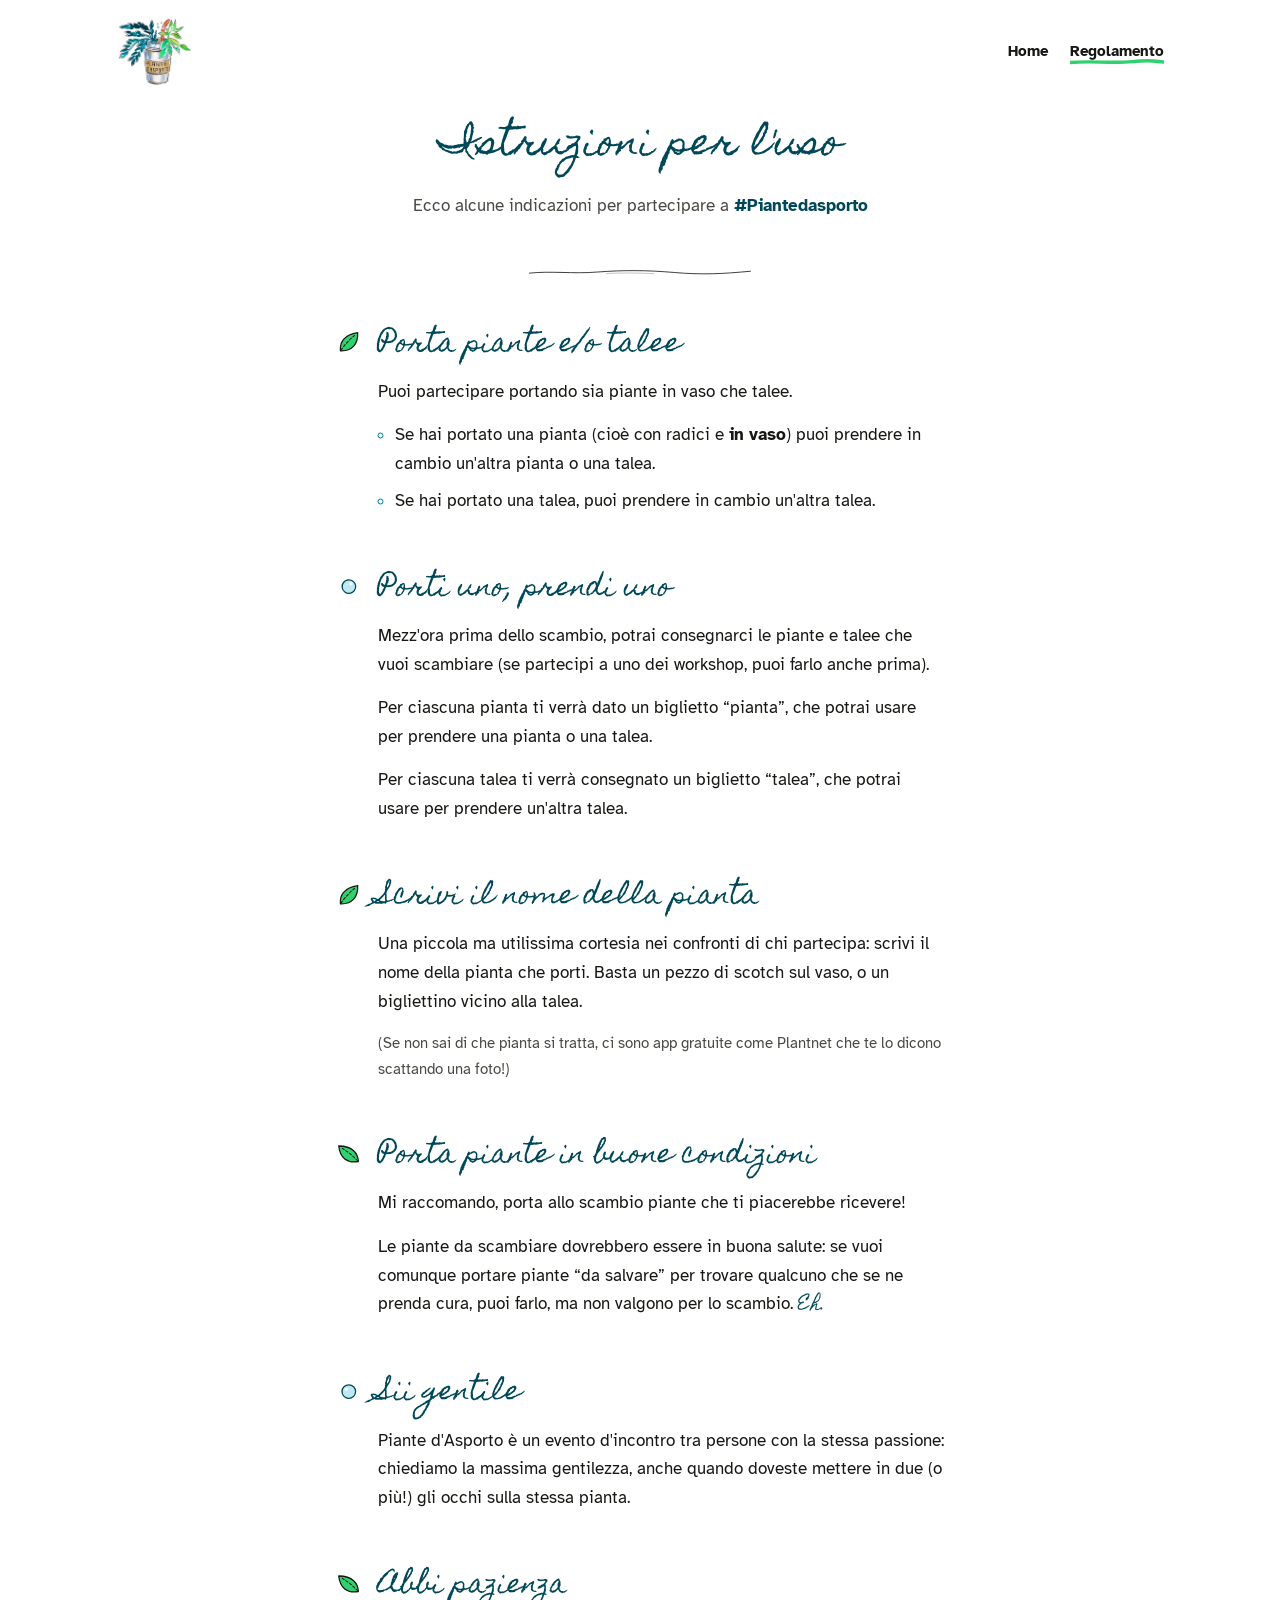
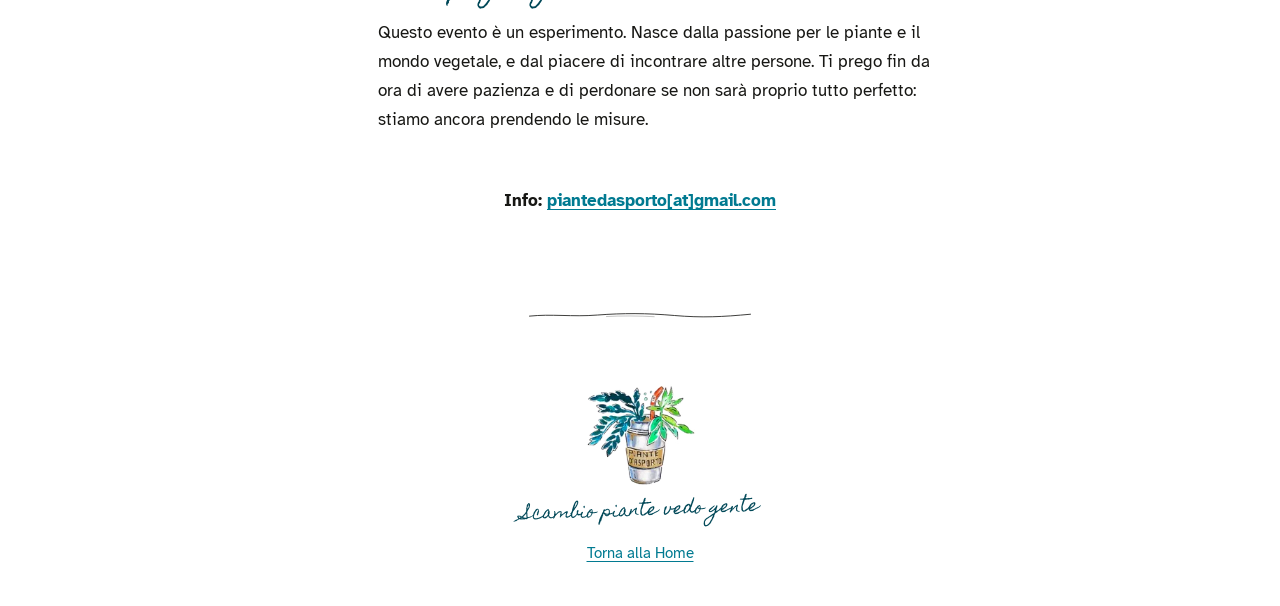
==== regolamento.html @ c5dc1938 "Primo sito Piante d'Asporto: Home, Regolamento, 404 Co-Authored-By: Claude Opus 5.5 <noreply@anthrop" ====
<!doctype html>
<html lang="it">
<head>
  <meta charset="utf-8">
  <meta name="viewport" content="width=device-width, initial-scale=1">
  <title>Regolamento · Piante d'Asporto</title>
  <meta name="description" content="Istruzioni per l'uso di #Piantedasporto: piante e talee, biglietti, nomi delle piante, gentilezza e pazienza.">
  <link rel="canonical" href="https://piantedasporto.it/regolamento.html">

  <meta property="og:type" content="website">
  <meta property="og:locale" content="it_IT">
  <meta property="og:site_name" content="Piante d'Asporto">
  <meta property="og:title" content="Regolamento · Piante d'Asporto">
  <meta property="og:description" content="Istruzioni per l'uso di #Piantedasporto.">
  <meta property="og:url" content="https://piantedasporto.it/regolamento.html">
  <meta property="og:image" content="https://piantedasporto.it/img/og.jpg">
  <meta property="og:image:width" content="1200">
  <meta property="og:image:height" content="630">
  <meta property="og:image:alt" content="Il logo di Piante d'Asporto, un bicchiere da asporto pieno di piante, con la scritta Scambio piante vedo gente">
  <meta name="twitter:card" content="summary_large_image">

  <link rel="icon" href="favicon.ico" sizes="48x48">
  <link rel="icon" href="img/favicon-32.png" type="image/png" sizes="32x32">
  <link rel="apple-touch-icon" href="img/apple-touch-icon.png">
  <link rel="manifest" href="site.webmanifest">
  <meta name="theme-color" content="#ffffff">

  <link rel="preload" href="fonts/homemade-apple-latin-400-normal.woff2" as="font" type="font/woff2" crossorigin>
  <link rel="preload" href="fonts/atkinson-hyperlegible-latin-400-normal.woff2" as="font" type="font/woff2" crossorigin>
  <link rel="stylesheet" href="styles.css">
  <script src="main.js" defer></script>
</head>
<body>
  <a class="skip" href="#contenuto">Vai al contenuto</a>

  <svg width="0" height="0" style="position:absolute" aria-hidden="true" focusable="false">
    <symbol id="tratto" viewBox="0 0 600 24">
      <path d="M4 14.5C62 8.2 118 16.9 186 11.6S318 6.4 392 12.8 520 16.6 596 9.4" fill="none" stroke="currentColor" stroke-width="2.2" stroke-linecap="round"/>
      <path d="M210 15.6c40-2.4 86-1.8 128 .4" fill="none" stroke="currentColor" stroke-width="1.2" stroke-linecap="round" opacity=".55"/>
    </symbol>
    <symbol id="foglia" viewBox="0 0 32 32">
      <path d="M5.5 27.2C4.6 17.4 9.8 6.9 27.1 4.6c.6 14.9-7.4 23.3-21.6 22.6z" fill="#31d170" stroke="#171714" stroke-width="1.6" stroke-linejoin="round"/>
      <path d="M6.2 26.4c4.3-6.1 9.6-12.4 16.9-18.3" fill="none" stroke="#171714" stroke-width="1.3" stroke-linecap="round" stroke-dasharray="3.2 2.4"/>
    </symbol>
    <symbol id="bolla" viewBox="0 0 32 32">
      <circle cx="16" cy="17" r="8.5" fill="#bfe8f2" stroke="#004858" stroke-width="1.6"/>
      <circle cx="13" cy="14" r="2" fill="#ffffff"/>
    </symbol>
  </svg>

  <header class="site-header">
    <div class="wrap">
      <a class="brand-mini" href="./">
        <picture>
          <source type="image/webp" srcset="img/logo-160.webp 160w, img/logo-320.webp 320w" sizes="4.75rem">
          <img src="img/logo-160.webp" width="160" height="146" alt="Piante d'Asporto, torna alla Home">
        </picture>
      </a>
      <nav class="nav" aria-label="Principale">
        <ul>
          <li><a href="./">Home</a></li>
          <li><a href="regolamento.html" aria-current="page">Regolamento</a></li>
        </ul>
      </nav>
    </div>
  </header>

  <main id="contenuto" class="pagina">
    <div class="wrap">
      <h1 class="titolo-pagina">Istruzioni per l'uso</h1>
      <p class="intro">Ecco alcune indicazioni per partecipare a <span class="hashtag">#Piantedasporto</span></p>

      <svg class="tratto corto" aria-hidden="true" focusable="false"><use href="#tratto"/></svg>

      <ol class="regole">
        <li class="regola">
          <svg class="segno" aria-hidden="true" focusable="false"><use href="#foglia"/></svg>
          <h2>Porta piante e/o talee</h2>
          <p>Puoi partecipare portando sia piante in vaso che talee.</p>
          <ul>
            <li>Se hai portato una pianta (cioè con radici e <strong>in vaso</strong>) puoi prendere in cambio un'altra pianta o una talea.</li>
            <li>Se hai portato una talea, puoi prendere in cambio un'altra talea.</li>
          </ul>
        </li>

        <li class="regola">
          <svg class="segno" aria-hidden="true" focusable="false"><use href="#bolla"/></svg>
          <h2>Porti uno, prendi uno</h2>
          <p>Mezz'ora prima dello scambio, potrai consegnarci le piante e talee che vuoi scambiare (se partecipi a uno dei workshop, puoi farlo anche prima).</p>
          <p>Per ciascuna pianta ti verrà dato un biglietto “pianta”, che potrai usare per prendere una pianta o una talea.</p>
          <p>Per ciascuna talea ti verrà consegnato un biglietto “talea”, che potrai usare per prendere un'altra talea.</p>
        </li>

        <li class="regola">
          <svg class="segno" aria-hidden="true" focusable="false"><use href="#foglia"/></svg>
          <h2>Scrivi il nome della pianta</h2>
          <p>Una piccola ma utilissima cortesia nei confronti di chi partecipa: scrivi il nome della pianta che porti. Basta un pezzo di scotch sul vaso, o un bigliettino vicino alla talea.</p>
          <p class="nota">(Se non sai di che pianta si tratta, ci sono app gratuite come Plantnet che te lo dicono scattando una foto!)</p>
        </li>

        <li class="regola">
          <svg class="segno" aria-hidden="true" focusable="false"><use href="#foglia"/></svg>
          <h2>Porta piante in buone condizioni</h2>
          <p>Mi raccomando, porta allo scambio piante che ti piacerebbe ricevere!</p>
          <p>Le piante da scambiare dovrebbero essere in buona salute: se vuoi comunque portare piante “da salvare” per trovare qualcuno che se ne prenda cura, puoi farlo, ma non valgono per lo scambio. <span class="eh">Eh.</span></p>
        </li>

        <li class="regola">
          <svg class="segno" aria-hidden="true" focusable="false"><use href="#bolla"/></svg>
          <h2>Sii gentile</h2>
          <p>Piante d'Asporto è un evento d'incontro tra persone con la stessa passione: chiediamo la massima gentilezza, anche quando doveste mettere in due (o più!) gli occhi sulla stessa pianta.</p>
        </li>

        <li class="regola">
          <svg class="segno" aria-hidden="true" focusable="false"><use href="#foglia"/></svg>
          <h2>Abbi pazienza</h2>
          <p>Questo evento è un esperimento. Nasce dalla passione per le piante e il mondo vegetale, e dal piacere di incontrare altre persone. Ti prego fin da ora di avere pazienza e di perdonare se non sarà proprio tutto perfetto: stiamo ancora prendendo le misure.</p>
        </li>
      </ol>

      <p class="info" id="info">Info: <a href="#info" data-mail="">piantedasporto[at]gmail.com</a></p>
    </div>
  </main>

  <svg class="tratto corto" aria-hidden="true" focusable="false"><use href="#tratto"/></svg>

  <footer class="site-footer">
    <div class="wrap">
      <picture>
        <source type="image/webp" srcset="img/logo-160.webp 160w, img/logo-320.webp 320w" sizes="7rem">
        <img class="logo-footer" src="img/logo-320.png" width="320" height="293" alt="" loading="lazy" decoding="async">
      </picture>
      <p class="payoff">Scambio piante vedo gente</p>
      <p><a href="./">Torna alla Home</a></p>
    </div>
  </footer>
</body>
</html>
---- styles.css ----
/* Piante d'Asporto
   Palette campionata dal logo (scripts: vedi LEGGIMI.md). Contrasti WCAG su #FFFFFF:
   ink 17.9 · petrolio 10.2 · teal 5.0 · arancio-btn 4.9 (testo bianco). */

@font-face {
  font-family: "Homemade Apple";
  src: url("fonts/homemade-apple-latin-400-normal.woff2") format("woff2");
  font-weight: 400; font-style: normal; font-display: swap;
}
@font-face {
  font-family: "Atkinson Hyperlegible";
  src: url("fonts/atkinson-hyperlegible-latin-400-normal.woff2") format("woff2");
  font-weight: 400; font-style: normal; font-display: swap;
}
@font-face {
  font-family: "Atkinson Hyperlegible";
  src: url("fonts/atkinson-hyperlegible-latin-400-italic.woff2") format("woff2");
  font-weight: 400; font-style: italic; font-display: swap;
}
@font-face {
  font-family: "Atkinson Hyperlegible";
  src: url("fonts/atkinson-hyperlegible-latin-700-normal.woff2") format("woff2");
  font-weight: 700; font-style: normal; font-display: swap;
}

:root {
  color-scheme: light;

  --ink: #171714;          /* nero inchiostro: testo e contorni */
  --ink-soft: #4a4a44;     /* testo secondario (8.9:1) */
  --petrolio: #004858;     /* foglie scure, testi di rilievo */
  --teal: #017a91;         /* foglie, link */
  --verde: #31d170;        /* accenti, stati attivi (mai come testo) */
  --arancio: #ea5a33;      /* cannuccia, solo decoro */
  --arancio-btn: #c8431f;  /* arancio scurito per il pulsante: 4.9:1 col bianco */
  --arancio-btn-hover: #a8371a;
  --kraft: #cbae7b;        /* fascette, etichette */
  --argento: #cacbcf;      /* superfici secondarie, bordi tenui */
  --argento-chiaro: #eef0ec;
  --bianco: #ffffff;

  --script: "Homemade Apple", "Segoe Script", cursive;
  --sans: "Atkinson Hyperlegible", system-ui, -apple-system, "Segoe UI", sans-serif;

  --gutter: 1.25rem;
  --misura: 38rem;

  /* bordo a mano libera, scala con il box senza ingrossare il tratto */
  --bordo-mano: url("data:image/svg+xml,%3Csvg xmlns='http://www.w3.org/2000/svg' viewBox='0 0 100 100' preserveAspectRatio='none'%3E%3Cpath d='M2.2 3.1C30 1.6 64 3.8 97.6 2.4c.9 28-.6 61 .8 94.9-31 1.1-63-.9-95.6.6C1.6 68 3.4 35 2.2 3.1z' fill='none' stroke='%23171714' stroke-width='1.6' stroke-linejoin='round' vector-effect='non-scaling-stroke'/%3E%3C/svg%3E");
}

*, *::before, *::after { box-sizing: border-box; }

html { -webkit-text-size-adjust: 100%; }

body {
  margin: 0;
  background: var(--bianco);
  color: var(--ink);
  font-family: var(--sans);
  font-size: 1.0625rem;
  line-height: 1.7;
  -webkit-font-smoothing: antialiased;
}

img, svg { display: block; max-width: 100%; }
img { height: auto; }

a { color: var(--teal); text-decoration-thickness: 1px; text-underline-offset: .2em; }
a:hover { color: var(--petrolio); text-decoration-thickness: 2px; }

:focus-visible {
  outline: 3px dashed var(--ink);
  outline-offset: 3px;
  border-radius: 2px;
}

.visually-hidden {
  position: absolute !important; width: 1px; height: 1px; margin: -1px; padding: 0;
  overflow: hidden; clip: rect(0 0 0 0); white-space: nowrap; border: 0;
}

.skip {
  position: absolute; left: var(--gutter); top: -4rem; z-index: 10;
  background: var(--bianco); color: var(--ink); padding: .5rem .9rem;
  border: 2px solid var(--ink);
}
.skip:focus { top: .75rem; }

.wrap { width: 100%; max-width: 68rem; margin-inline: auto; padding-inline: var(--gutter); }

.script { font-family: var(--script); font-weight: 400; letter-spacing: 0; }

/* ---------- header ---------- */

.site-header { padding-block: 1rem; }
.site-header .wrap { display: flex; align-items: center; justify-content: space-between; gap: 1rem; }

.brand-mini { display: block; width: 4.75rem; flex: none; }
.brand-mini img { width: 100%; }

.nav ul { display: flex; gap: 1.4rem; list-style: none; margin: 0; padding: 0; }
.nav a {
  color: var(--ink); text-decoration: none; font-weight: 700; font-size: .95rem;
  padding-block: .35rem; background-repeat: no-repeat; background-position: 0 100%; background-size: 0 4px;
}
.nav a:hover { background-image: linear-gradient(var(--verde), var(--verde)); background-size: 100% 4px; color: var(--ink); }
.nav a[aria-current="page"] {
  background-image: url("data:image/svg+xml,%3Csvg xmlns='http://www.w3.org/2000/svg' viewBox='0 0 100 8' preserveAspectRatio='none'%3E%3Cpath d='M1 5.2C22 3 45 6.4 66 4.1S90 3.6 99 4.6' fill='none' stroke='%2331d170' stroke-width='3.4' stroke-linecap='round' vector-effect='non-scaling-stroke'/%3E%3C/svg%3E");
  background-size: 100% 7px;
}
.site-header.home .wrap { justify-content: flex-end; }

/* ---------- hero (home) ---------- */

.hero { padding-block: .5rem 2.5rem; }
.hero .wrap { display: grid; gap: 1.5rem; justify-items: center; text-align: center; }

.logo-lockup {
  /* spazio di rispetto: metà della fascetta, cioè ~17% della larghezza del logo */
  --logo-w: min(60vw, 26rem);
  width: var(--logo-w);
  padding: calc(var(--logo-w) * .17);
  padding-bottom: calc(var(--logo-w) * .08);
  box-sizing: content-box;
  margin: 0;
  position: relative;
}
.logo-lockup img { width: 100%; }
.logo-lockup .payoff {
  /* il payoff può uscire dal bordo del logo, non dallo spazio di rispetto */
  margin: .25rem calc(var(--logo-w) * -.17) 0;
  white-space: nowrap;
  text-align: center;
  font-family: var(--script);
  color: var(--petrolio);
  font-size: calc(var(--logo-w) * .07);
  line-height: 1.6;
  transform: rotate(-2deg);
}

/* bollicine che salgono dalla cannuccia */
.bolle { position: absolute; left: calc(var(--logo-w) * .17); top: calc(var(--logo-w) * .17); width: var(--logo-w); height: calc(var(--logo-w) * .9); pointer-events: none; }
.bolle span {
  position: absolute; left: 53%; top: 13%;
  width: calc(var(--logo-w) * .016); aspect-ratio: 1;
  border: 1.5px solid var(--petrolio); border-radius: 50%;
  background: #bfe8f2;
  opacity: 0;
  animation: sale 6s ease-out infinite;
}
.bolle span:nth-child(2) { left: 56.5%; top: 10%; animation-delay: 2.1s; width: calc(var(--logo-w) * .012); }
.bolle span:nth-child(3) { left: 51.5%; top: 9%; animation-delay: 4.2s; }
@keyframes sale {
  0%   { transform: translate(0, 0); opacity: 0; }
  15%  { opacity: .9; }
  100% { transform: translate(6px, calc(var(--logo-w) * -.12)); opacity: 0; }
}

.hero-text { max-width: var(--misura); }
.hero h1 {
  font-family: var(--script); font-weight: 400;
  color: var(--petrolio);
  font-size: clamp(2rem, 8vw, 3.25rem);
  line-height: 1.5;
  margin: 0 0 .5rem;
}
.hero .sottotitolo {
  font-size: clamp(1.2rem, 4.2vw, 1.45rem);
  line-height: 1.5; font-weight: 700;
  margin: 0 0 1.5rem;
}
.hero .sottotitolo span { display: block; font-weight: 400; color: var(--ink-soft); }
.hero-text p { margin: 0 0 1rem; text-align: left; }
.hero-text .sottotitolo { text-align: inherit; }
.hashtag { font-weight: 700; color: var(--petrolio); }

@media (min-width: 56rem) {
  .hero .wrap { grid-template-columns: auto 1fr; align-items: center; justify-items: start; text-align: left; gap: 1rem 2.5rem; }
  .logo-lockup { --logo-w: 23rem; }
  .hero-text { padding-top: 2rem; }
}

/* ---------- separatore a mano ---------- */

.tratto { width: min(100%, 34rem); height: 1.4rem; margin: 2.5rem auto; color: var(--ink); }
.tratto.corto { width: min(60%, 14rem); }

/* ---------- sezioni ---------- */

.sezione { padding-block: 1rem 3rem; }
.sezione > .wrap > h2,
.titolo-pagina {
  font-family: var(--script); font-weight: 400; color: var(--petrolio);
  font-size: clamp(1.6rem, 6vw, 2.3rem); line-height: 1.6;
  margin: 0 0 2rem; text-align: center;
}

/* ---------- scheda evento ---------- */

.eventi { display: grid; gap: 3.5rem 2rem; list-style: none; margin: 0; padding: 0; }
@media (min-width: 52rem) { .eventi { grid-template-columns: repeat(2, 1fr); } }

.evento {
  position: relative;
  padding: 3.25rem 1.4rem 1.75rem;
  margin-top: 1.25rem;
  max-width: 34rem; justify-self: center; width: 100%;
}
.evento::before {
  content: ""; position: absolute; inset: 0;
  background: var(--bordo-mano) center / 100% 100% no-repeat;
  pointer-events: none;
}
.evento:nth-child(even)::before { transform: scaleX(-1); }

/* fascetta kraft, come quella del bicchiere */
.fascetta {
  position: absolute; left: 50%; top: 0;
  transform: translate(-50%, -50%) rotate(-1.5deg);
  width: max-content; max-width: 88%;
  margin: 0; padding: .45rem 1.1rem .4rem;
  background: var(--kraft);
  border: 2px solid var(--ink);
  border-radius: 3px 6px 4px 7px / 6px 3px 7px 4px;
  text-align: center; line-height: 1.25;
  font-family: var(--sans); font-weight: 700;
  text-transform: uppercase; letter-spacing: .08em;
  color: var(--ink);
}
.fascetta::after {
  /* il tratteggio a pennarello dentro la fascetta */
  content: ""; position: absolute; left: .5rem; right: .5rem; bottom: .2rem;
  border-bottom: 1.5px dashed rgba(23, 23, 20, .55);
}
.fascetta small { display: block; font-size: .68rem; letter-spacing: .14em; }
.fascetta .quartiere { display: block; font-size: 1.15rem; }

.evento .data {
  font-family: var(--script); color: var(--petrolio);
  font-size: 1.35rem; line-height: 1.6; margin: 0 0 .25rem; text-align: center;
}
.evento .sede { text-align: center; margin: 0 0 1.25rem; }
.evento .sede strong { display: block; }
.evento .claim { font-weight: 700; text-align: center; margin: 0 0 1.5rem; }

.programma { list-style: none; margin: 0 0 1.5rem; padding: 0; display: grid; gap: 1.1rem; }
.programma li { display: grid; gap: .1rem; }
.programma h4 { margin: 0; font-size: 1rem; line-height: 1.4; }
.programma .ora { color: var(--teal); margin-right: .35rem; white-space: nowrap; }
.programma p { margin: 0; color: var(--ink-soft); }

.evento .leggi { text-align: center; margin: 0 0 1.5rem; }
.evento .azione { text-align: center; margin: 0; }

/* ---------- pulsante "Vuoi partecipare?" ---------- */

.btn {
  display: inline-block;
  padding: .8rem 1.6rem .75rem;
  background: var(--arancio-btn);
  color: var(--bianco);
  font-family: var(--sans); font-weight: 700; font-size: 1.05rem; line-height: 1.3;
  text-decoration: none;
  border: 2px solid var(--ink);
  border-radius: 14px 5px 12px 6px / 6px 13px 5px 12px;
  box-shadow: 3px 3px 0 var(--ink);
  transform: rotate(-1deg);
  transition: transform .15s ease, box-shadow .15s ease, background-color .15s ease;
}
.btn:hover {
  background: var(--arancio-btn-hover); color: var(--bianco);
  transform: rotate(0deg) translate(-1px, -1px);
  box-shadow: 5px 5px 0 var(--ink);
}
.btn:active { transform: translate(2px, 2px); box-shadow: 1px 1px 0 var(--ink); }
.btn:focus-visible {
  outline: 3px dashed var(--ink); outline-offset: 5px;
  box-shadow: 3px 3px 0 var(--ink), 0 0 0 4px var(--verde);
}

/* ---------- "in arrivo" ---------- */

.in-arrivo { text-align: center; max-width: 30rem; margin-inline: auto; }
.in-arrivo p { margin: 0 0 .75rem; }
.in-arrivo .script { color: var(--petrolio); font-size: 1.3rem; line-height: 1.7; }

/* ---------- regolamento ---------- */

.pagina { padding-block: 1rem 3rem; }
.pagina .intro { text-align: center; max-width: var(--misura); margin: -1rem auto 1rem; color: var(--ink-soft); }

.regole { max-width: var(--misura); margin-inline: auto; padding: 0; list-style: none; counter-reset: regola; }
.regola { position: relative; padding-left: 2.6rem; margin-bottom: 3.25rem; }
.regola h2 {
  font-family: var(--script); font-weight: 400; color: var(--petrolio);
  font-size: clamp(1.3rem, 5vw, 1.65rem); line-height: 1.6; margin: 0 0 .75rem;
}
.regola .segno { position: absolute; left: 0; top: .35rem; width: 1.6rem; height: 1.6rem; }
.regola:nth-child(even) .segno { transform: scaleX(-1) rotate(8deg); }
.regola p, .regola ul { margin: 0 0 .9rem; }
.regola ul { padding-left: 1.1rem; }
.regola li { margin-bottom: .5rem; }
.regola li::marker { color: var(--teal); }
.nota { color: var(--ink-soft); font-size: .95rem; }
.eh { font-family: var(--script); color: var(--petrolio); white-space: nowrap; }

.info {
  max-width: var(--misura); margin: 1rem auto 0; text-align: center;
  font-weight: 700;
}

/* ---------- footer ---------- */

.site-footer { padding-block: 1rem 2.5rem; text-align: center; }
.site-footer .wrap { display: grid; justify-items: center; gap: .5rem; }
.site-footer .logo-footer { width: 7rem; margin: 0 auto; }
.site-footer .payoff {
  font-family: var(--script); color: var(--petrolio);
  font-size: 1.05rem; line-height: 1.7; margin: .25rem 0 .5rem; transform: rotate(-2deg);
}
.site-footer p { margin: 0; font-size: .92rem; color: var(--ink-soft); }
.site-footer a { color: var(--teal); }

/* ---------- 404 ---------- */

.vuoto { text-align: center; padding-block: 2rem 4rem; }
.vuoto img { width: 9rem; margin: 0 auto 1rem; }

/* ---------- movimento ---------- */

@media (prefers-reduced-motion: reduce) {
  *, *::before, *::after { animation: none !important; transition: none !important; }
  .bolle { display: none; }
}
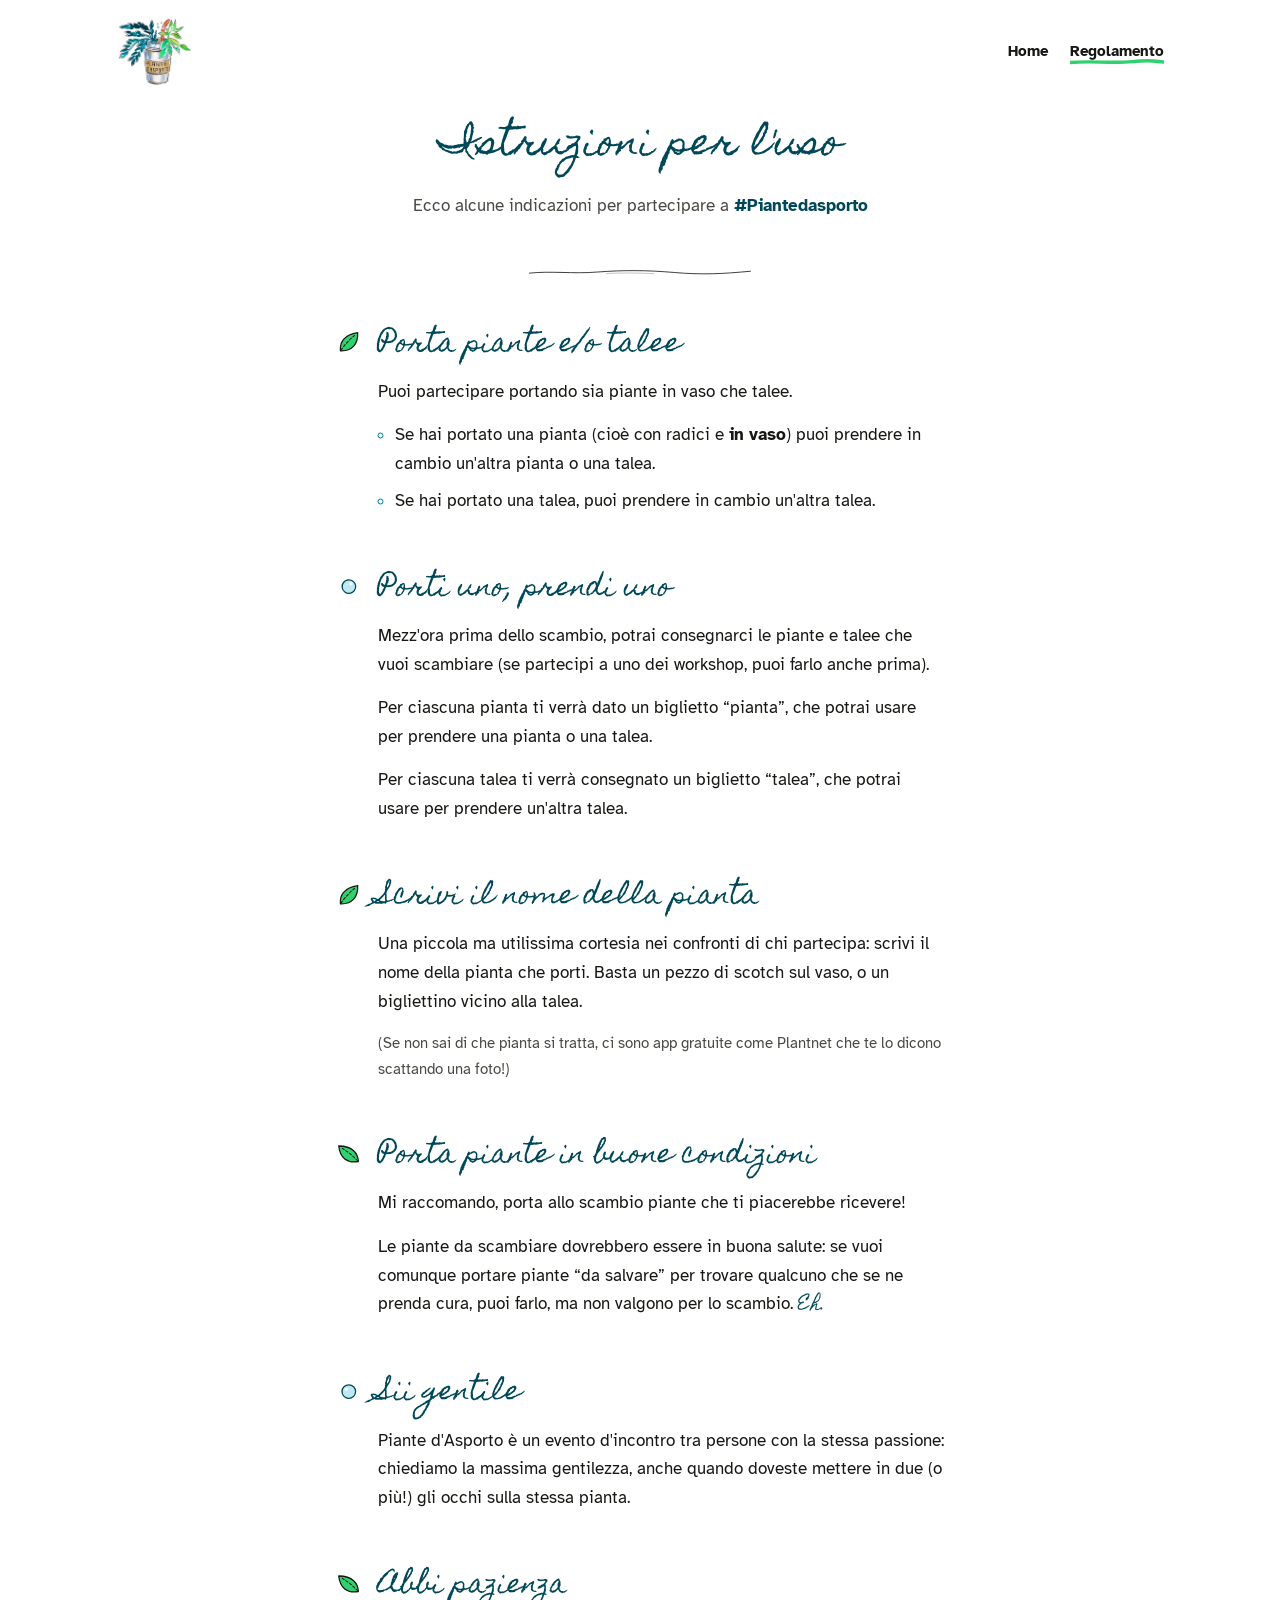
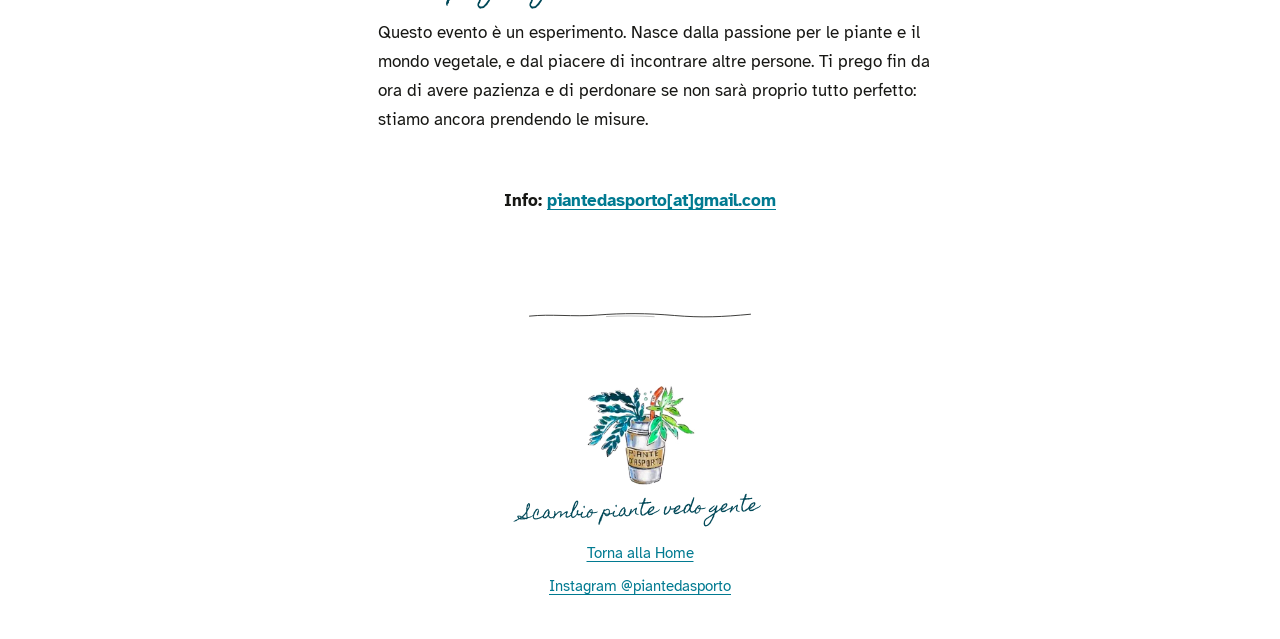
==== commit eed6f695: "Link al profilo Instagram nel footer Co-Authored-By: Claude Opus 5.5 <noreply@anthropic.com>" ====
--- a/regolamento.html
+++ b/regolamento.html
@@ -132,6 +132,7 @@
       </picture>
       <p class="payoff">Scambio piante vedo gente</p>
       <p><a href="./">Torna alla Home</a></p>
+      <p><a href="https://www.instagram.com/piantedasporto/" rel="me">Instagram @piantedasporto</a></p>
     </div>
   </footer>
 </body>
